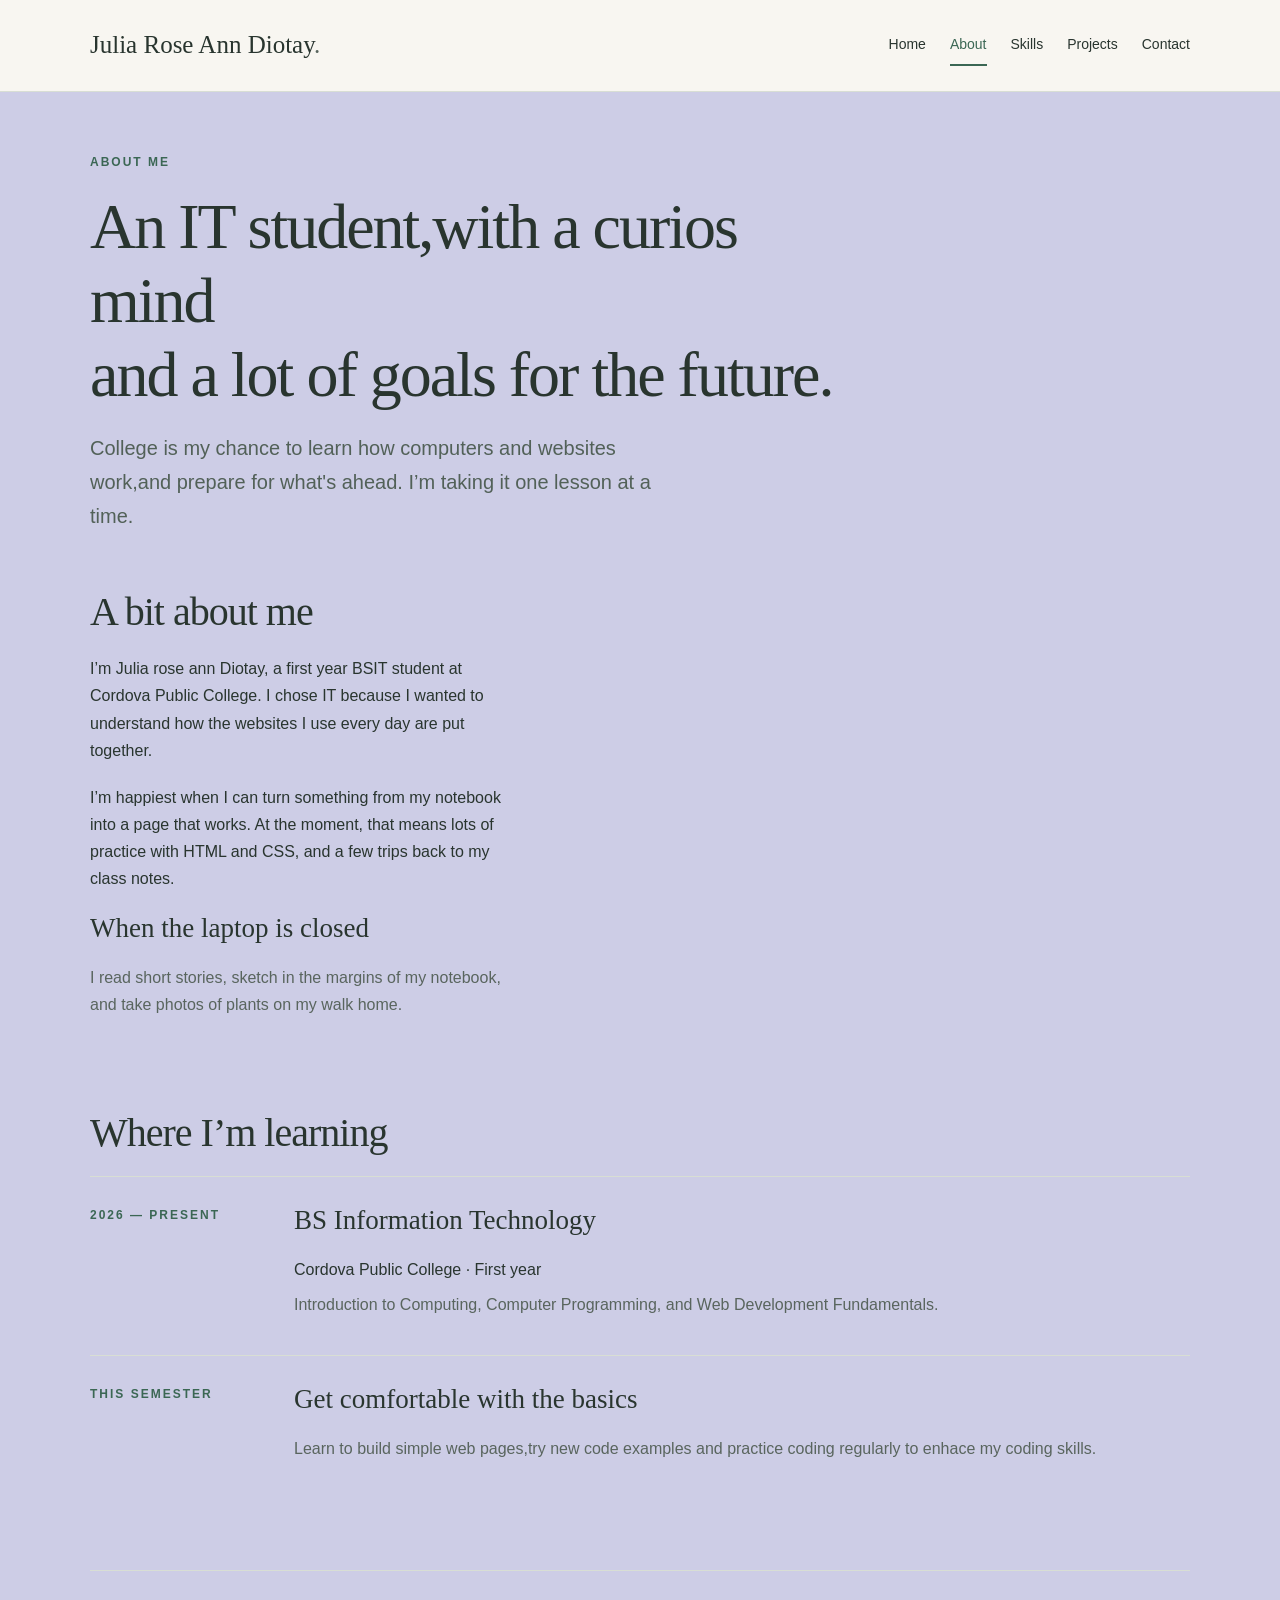
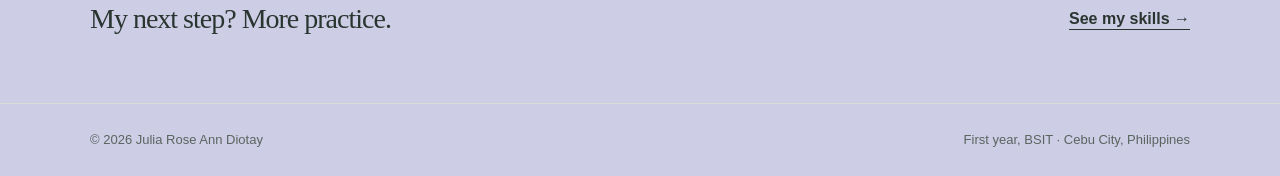
==== about.html @ e8fc2d92 "Upload portfolio website files" ====
<!DOCTYPE html>
<html lang="en">
    <head>
        <meta charset="UTF-8">
        <meta name="viewport" content="width=device-width, initial-scale=1.0">
        <title>About — Julia Rose Ann Diotay | Student Portfolio</title>
        <meta
            name="description"
            content="Julia Rose Ann Diotay’s first-year IT portfolio, with class projects, everyday interests, and web skills in progress."
        >
        <link rel="stylesheet" href="css/style.css">
    </head>
    <body>
        <a class="skip-link" href="#main">Skip to content</a>
        <header class="site-header">
            <div class="container navbar">
                <a class="brand" href="index.html">Julia Rose Ann Diotay<span class="muted">.</span></a>
                <nav class="nav-links" aria-label="Main navigation">
                    <a href="index.html">Home</a>
                    <a href="about.html" class="active" aria-current="page">About</a>
                    <a href="skills.html">Skills</a>
                    <a href="projects.html">Projects</a>
                    <a href="contact.html">Contact</a>
                </nav>
            </div>
        </header>
        <main id="main" class="container" tabindex="-1">
            <header class="page-intro">
                <p class="eyebrow">About me</p>
                <h1>An IT student,with a curios mind<br>and a lot of goals for the future.</h1>
                <p class="lead">
                    College is my chance to learn how computers and websites work,and prepare for what's ahead. I’m taking it one
                    lesson at a time.
                </p>
            </header>
            <div class="about-grid">
                
                <div>
                    <h2>A bit about me</h2>
                    <p>
                        I’m Julia rose ann Diotay, a first year BSIT student at Cordova Public College. I chose IT because I wanted
                        to understand how the websites I use every day are put together.
                    </p>
                    <p>
                        I’m happiest when I can turn something from my notebook into a page that works. At the moment,
                        that means lots of practice with HTML and CSS, and a few trips back to my class notes.
                    </p>
                    <h3>When the laptop is closed</h3>
                    <p class="muted">
                        I read short stories, sketch in the margins of my notebook, and take photos of plants on my walk
                        home.
                    </p>
                </div>
            </div>
            <section class="section" aria-labelledby="education-title">
               <h2 id="education-title">Where I’m learning</h2>
                <div class="education-row">
                    <p class="eyebrow">2026 — Present</p>
                    <div>
                        <h3>BS Information Technology</h3>
                        <p>Cordova Public College · First year</p>
                        <p class="muted">Introduction to Computing, Computer Programming, and Web Development Fundamentals.</p>
                    </div>
                </div>
                <div class="education-row">
                    <p class="eyebrow">This semester</p>
                    <div>
                        <h3>Get comfortable with the basics</h3>
                        <p class="muted">
                         Learn to build simple web pages,try new code examples and practice coding regularly to enhace my coding skills.
                        </p>
                    </div>
                </div>
            </section>
            <div class="closing">
                <h2>My next step? More practice.</h2>
                <a class="text-link" href="skills.html">See my skills →</a>
            </div>
        </main>
        <footer class="footer">
            <div class="container footer-inner">
                <p>© 2026 Julia Rose Ann Diotay</p>
                <p>First year, BSIT · Cebu City, Philippines</p>
            </div>
        </footer>
    </body>
</html>
---- css/style.css ----
* {
    box-sizing: border-box;
}

html {
    scroll-behavior: smooth;
    scroll-padding-top: 108px;
}

body {
    margin: 0;
    padding-top: 92px;
    background-color: #cdcde6;
    color: #29352f;
    font-family: Arial, Helvetica, sans-serif;
    line-height: 1.7;
}

.container {
    width: 88%;
    max-width: 1100px;
    margin: 0 auto;
}

img {
    display: block;
    width: 100%;
    height: auto;
}

a {
    color: inherit;
    text-underline-offset: 5px;
    transition: color 0.2s, background-color 0.2s;
}

a:hover {
    color: #3b6754;
}

a:focus-visible {
    outline: 3px solid #3b6754;
    outline-offset: 5px;
}

h1,
h2,
h3 {
    margin: 0 0 20px;
    font-family: Georgia, "Times New Roman", serif;
    font-weight: normal;
    line-height: 1.15;
}

h1 {
    font-size: 64px;
    letter-spacing: -2px;
}

h2 {
    font-size: 40px;
    letter-spacing: -1px;
}

h3 {
    font-size: 27px;
}

p {
    margin: 0 0 20px;
}

.eyebrow {
    margin-bottom: 18px;
    color: #3b6754;
    font-size: 12px;
    font-weight: bold;
    letter-spacing: 2px;
    text-transform: uppercase;
}

.lead {
    max-width: 600px;
    color: #526158;
    font-size: 20px;
}

.muted {
    color: #59655e;
}

.skip-link {
    position: fixed;
    z-index: 1100;
    top: -80px;
    left: 20px;
    padding: 10px 16px;
    background-color: #29352f;
    color: #ffffff;
}

.skip-link:focus {
    top: 10px;
}

.site-header {
    position: fixed;
    top: 0;
    left: 0;
    z-index: 1000;
    width: 100%;
    height: 92px;
    background-color: rgba(250, 248, 242, 0.95);
    backdrop-filter: blur(10px);
    border-bottom: 1px solid #d8ded4;
}

.navbar {
    display: flex;
    justify-content: space-between;
    align-items: center;
    flex-wrap: wrap;
    gap: 20px;
    height: 100%;
    padding: 24px 0;
}

.brand {
    font-family: Georgia, serif;
    font-size: 25px;
    text-decoration: none;
}

.nav-links {
    display: flex;
    flex-wrap: wrap;
    gap: 24px;
}

.nav-links a {
    padding: 8px 0;
    border-bottom: 2px solid transparent;
    font-size: 14px;
    text-decoration: none;
}

.nav-links a:hover,
.nav-links .active {
    border-bottom-color: #3b6754;
    color: #3b6754;
}

.hero {
    display: grid;
    grid-template-columns: 1.2fr 0.8fr;
    align-items: center;
    gap: 70px;
    padding: 64px 0;
}

.hero h1 span {
    color: #3b6754;
    font-style: italic;
}

.portrait {
    margin: 0;
}

.portrait img {
    aspect-ratio: 1;
    object-fit: contain;
    background-color: #edf0e7;
    border-radius: 4px;
}

.portrait figcaption {
    display: flex;
    justify-content: space-between;
    gap: 16px;
    padding-top: 12px;
    color: #59655e;
    font-size: 12px;
}

.actions {
    display: flex;
    align-items: center;
    flex-wrap: wrap;
    gap: 24px;
    margin-top: 30px;
}

.button {
    display: inline-block;
    padding: 12px 23px;
    border: 1px solid #3b6754;
    border-radius: 3px;
    background-color: #3b6754;
    color: #ffffff;
    text-decoration: none;
}

.button:hover {
    background-color: #294c3c;
    color: #ffffff;
}

.text-link {
    font-weight: bold;
}

.semester-strip {
    display: grid;
    grid-template-columns: repeat(3, 1fr);
    gap: 24px;
    padding: 25px 0;
    border-top: 1px solid #d8ded4;
    border-bottom: 1px solid #d8ded4;
}

.semester-strip p {
    margin: 0;
    font-size: 14px;
}

.semester-strip span {
    display: block;
    margin-bottom: 4px;
    color: #59655e;
    font-size: 12px;
}

.section {
    padding: 72px 0;
}

.section-heading {
    display: flex;
    justify-content: space-between;
    align-items: end;
    flex-wrap: wrap;
    gap: 20px;
    margin-bottom: 32px;
}

.section-heading h2 {
    margin: 0;
}

.feature,
.about-grid {
    display: grid;
    grid-template-columns: 1fr 1fr;
    align-items: center;
    gap: 48px;
}

.feature img,
.project-card img {
    border: 1px solid #d8ded4;
    border-radius: 4px;
}

.page-intro {
    max-width: 760px;
    padding: 60px 0 36px;
}

.about-grid {
    align-items: start;
    grid-template-columns: 0.8fr 1.2fr;
}

.note {
    margin-top: 28px;
    padding: 24px;
    border-left: 3px solid #3b6754;
    background-color: #edf0e7;
}

.note p:last-child {
    margin-bottom: 0;
}

.education-row {
    display: grid;
    grid-template-columns: 180px 1fr;
    gap: 24px;
    padding: 28px 0;
    border-top: 1px solid #d8ded4;
}

.education-row p {
    margin-bottom: 8px;
}

.skill-row {
    display: grid;
    grid-template-columns: 60px 1fr 1.5fr;
    gap: 24px;
    padding: 28px 0;
    border-top: 1px solid #d8ded4;
}

.skill-row h3,
.skill-row p {
    margin: 0;
}

.skill-number {
    color: #3b6754;
    font-size: 14px;
}

.project-list {
    display: grid;
    gap: 48px;
}

.project-card {
    display: grid;
    grid-template-columns: 1fr 1fr;
    align-items: center;
    gap: 40px;
}

.tags {
    display: flex;
    flex-wrap: wrap;
    gap: 8px;
    margin: 20px 0;
    padding: 0;
    list-style: none;
}

.tags li {
    padding: 3px 10px;
    border: 1px solid #d8ded4;
    border-radius: 3px;
    font-size: 12px;
}

.contact-section {
    display: grid;
    grid-template-columns: 1fr 1fr;
    gap: 48px;
    padding: 48px 0 72px;
}

.contact-card {
    padding: 36px;
    border-radius: 4px;
    background-color: #edf0e7;
}

.email-link {
    font-size: 22px;
    overflow-wrap: anywhere;
}

.closing {
    display: flex;
    justify-content: space-between;
    align-items: center;
    flex-wrap: wrap;
    gap: 24px;
    padding: 32px 0;
    border-top: 1px solid #d8ded4;
}

.closing h2 {
    margin: 0;
    font-size: 28px;
}

.footer {
    margin-top: 36px;
    border-top: 1px solid #d8ded4;
}

.footer-inner {
    display: flex;
    justify-content: space-between;
    flex-wrap: wrap;
    gap: 12px;
    padding: 25px 0;
    color: #59655e;
    font-size: 13px;
}

.footer p {
    margin: 0;
}

@media (max-width: 768px) {
    h1 {
        font-size: 46px;
    }

    h2 {
        font-size: 34px;
    }

    .navbar {
        gap: 12px;
    }

    .nav-links {
        gap: 20px;
    }

    .hero,
    .feature,
    .about-grid,
    .project-card,
    .contact-section {
        grid-template-columns: 1fr;
        gap: 30px;
    }

    .hero {
        padding: 40px 0;
    }

    .portrait {
        width: 100%;
        max-width: 400px;
    }

    .section {
        padding: 48px 0;
    }

    .semester-strip,
    .education-row,
    .skill-row {
        grid-template-columns: 1fr;
        gap: 12px;
    }

    .page-intro {
        padding-top: 40px;
    }

    .contact-card {
        padding: 24px;
    }
}

@media (max-width: 639px) {
    html {
        scroll-padding-top: 156px;
    }

    body {
        padding-top: 140px;
    }

    .site-header {
        height: 140px;
    }

    .navbar {
        padding: 16px 0;
    }

    .nav-links {
        width: 100%;
    }
}

@media (prefers-reduced-motion: reduce) {
    html {
        scroll-behavior: auto;
    }

    a {
        transition: none;
    }
}
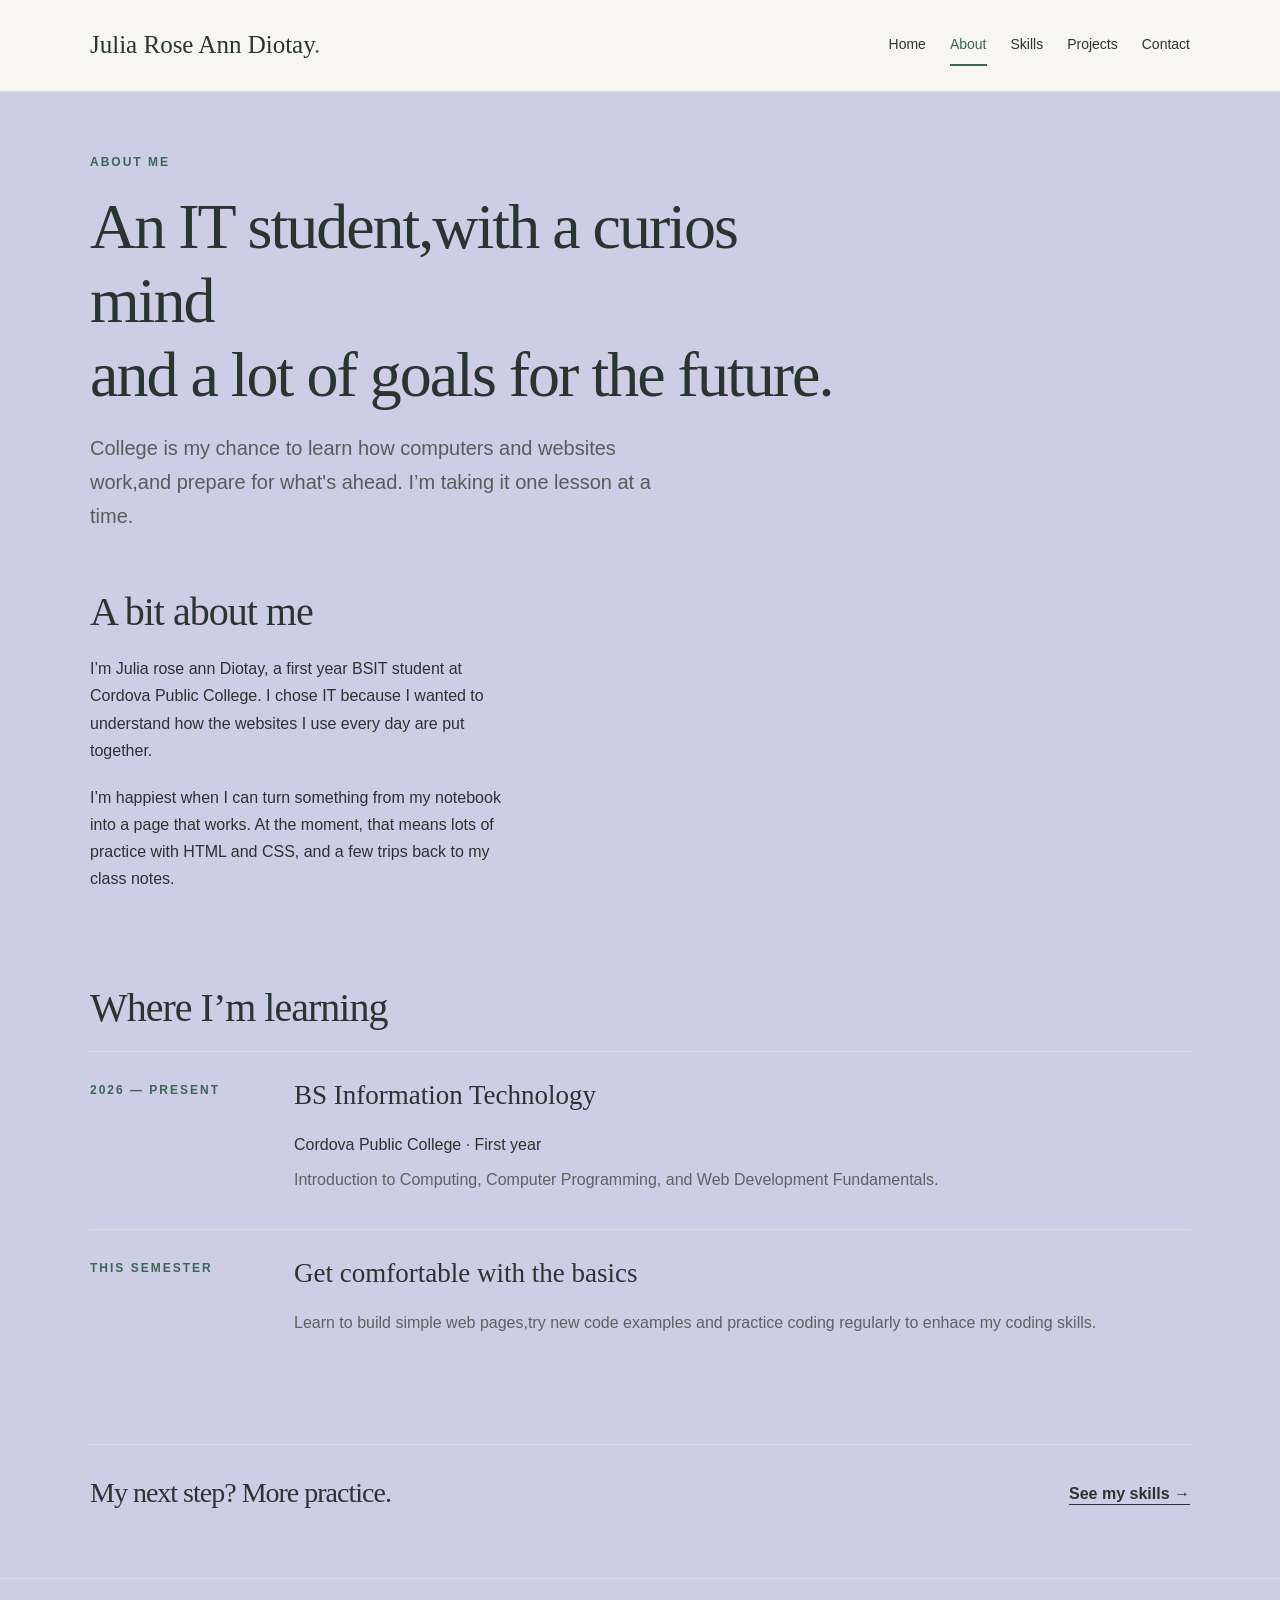
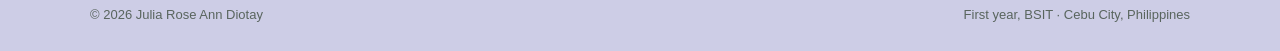
==== commit 7beabf13: "Update about.html" ====
--- a/about.html
+++ b/about.html
@@ -45,11 +45,7 @@
                         I’m happiest when I can turn something from my notebook into a page that works. At the moment,
                         that means lots of practice with HTML and CSS, and a few trips back to my class notes.
                     </p>
-                    <h3>When the laptop is closed</h3>
-                    <p class="muted">
-                        I read short stories, sketch in the margins of my notebook, and take photos of plants on my walk
-                        home.
-                    </p>
+                    
                 </div>
             </div>
             <section class="section" aria-labelledby="education-title">
